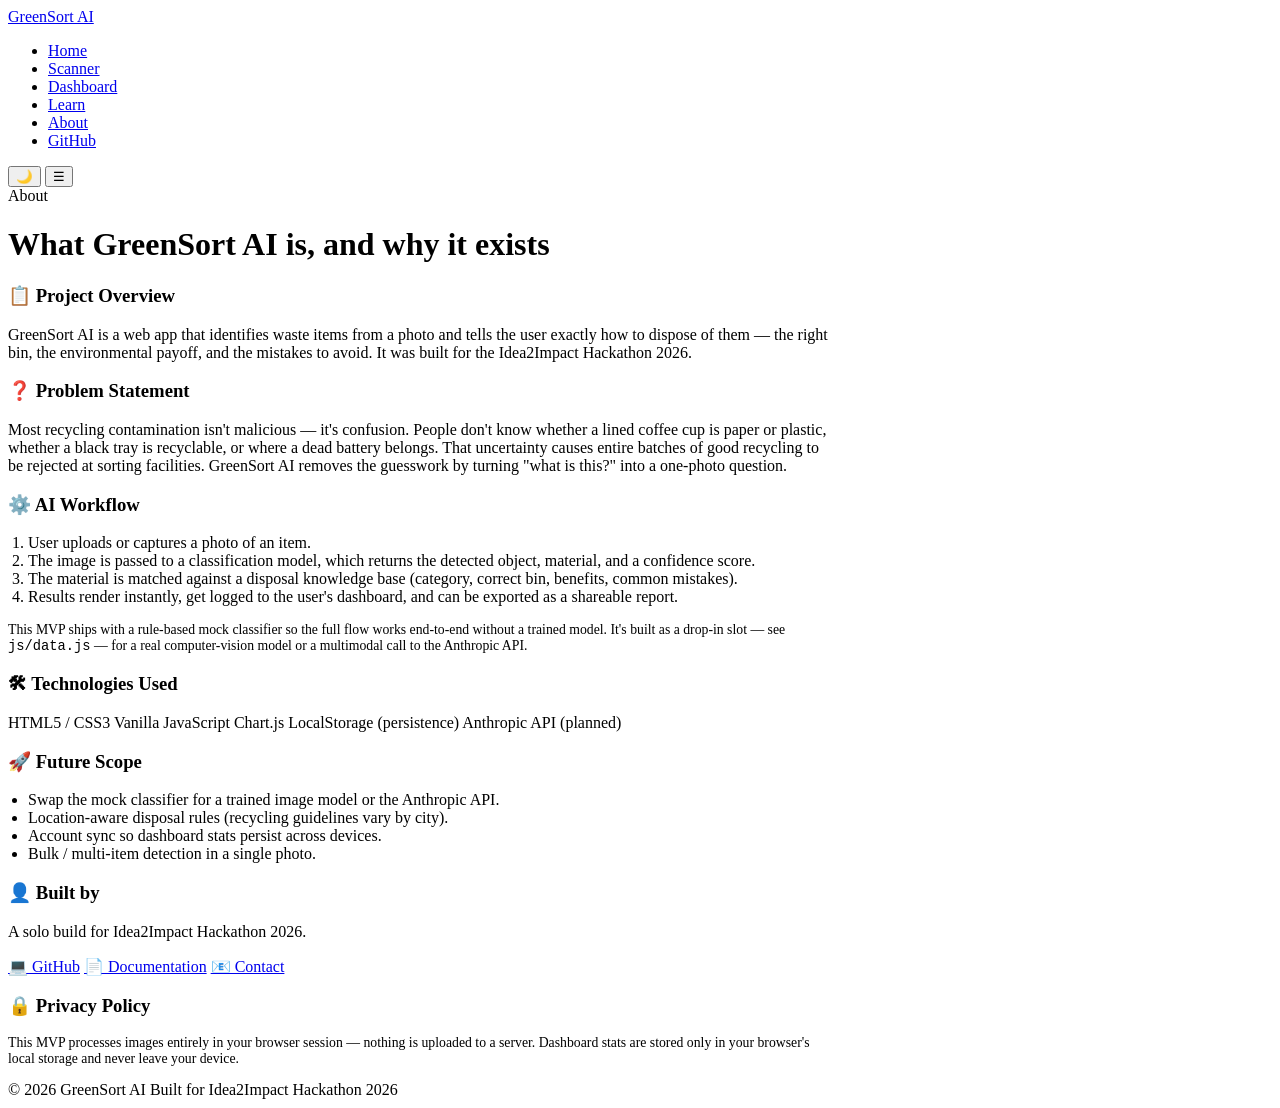
==== about.html @ caed550a "Add files via upload" ====
<!DOCTYPE html>
<html lang="en">
<head>
<meta charset="UTF-8">
<meta name="viewport" content="width=device-width, initial-scale=1.0">
<title>About — GreenSort AI</title>
<link rel="stylesheet" href="css/style.css">
</head>
<body>

<nav class="navbar">
  <div class="container">
    <a href="index.html" class="brand"><span class="dot-row"><span class="dot"></span><span class="dot"></span><span class="dot"></span></span>GreenSort AI</a>
    <ul class="nav-links" id="navLinks">
      <li><a href="index.html">Home</a></li>
      <li><a href="scanner.html">Scanner</a></li>
      <li><a href="dashboard.html">Dashboard</a></li>
      <li><a href="learn.html">Learn</a></li>
      <li><a href="about.html">About</a></li>
      <li><a href="https://github.com/pavarshasree" target="_blank" rel="noopener">GitHub</a></li>
    </ul>
    <div class="nav-actions">
      <button class="theme-toggle" id="themeToggle" aria-label="Toggle dark mode">🌙</button>
      <button class="nav-burger" id="navBurger" aria-label="Menu">☰</button>
    </div>
  </div>
</nav>

<header class="page-head">
  <div class="container">
    <span class="eyebrow">About</span>
    <h1>What GreenSort AI is, and why it exists</h1>
  </div>
</header>

<section class="section">
  <div class="container" style="max-width:820px;">

    <div class="result-block">
      <h3>📋 Project Overview</h3>
      <p>GreenSort AI is a web app that identifies waste items from a photo and tells the user exactly how to dispose of them — the right bin, the environmental payoff, and the mistakes to avoid. It was built for the Idea2Impact Hackathon 2026.</p>
    </div>

    <div class="result-block">
      <h3>❓ Problem Statement</h3>
      <p>Most recycling contamination isn't malicious — it's confusion. People don't know whether a lined coffee cup is paper or plastic, whether a black tray is recyclable, or where a dead battery belongs. That uncertainty causes entire batches of good recycling to be rejected at sorting facilities. GreenSort AI removes the guesswork by turning "what is this?" into a one-photo question.</p>
    </div>

    <div class="result-block">
      <h3>⚙️ AI Workflow</h3>
      <ol style="padding-left:20px; color:var(--text-soft);">
        <li>User uploads or captures a photo of an item.</li>
        <li>The image is passed to a classification model, which returns the detected object, material, and a confidence score.</li>
        <li>The material is matched against a disposal knowledge base (category, correct bin, benefits, common mistakes).</li>
        <li>Results render instantly, get logged to the user's dashboard, and can be exported as a shareable report.</li>
      </ol>
      <p style="margin-top:10px; font-size:.86rem;">This MVP ships with a rule-based mock classifier so the full flow works end-to-end without a trained model. It's built as a drop-in slot — see <code>js/data.js</code> — for a real computer-vision model or a multimodal call to the Anthropic API.</p>
    </div>

    <div class="result-block">
      <h3>🛠 Technologies Used</h3>
      <div class="chips">
        <span class="chip">HTML5 / CSS3</span>
        <span class="chip">Vanilla JavaScript</span>
        <span class="chip">Chart.js</span>
        <span class="chip">LocalStorage (persistence)</span>
        <span class="chip">Anthropic API (planned)</span>
      </div>
    </div>

    <div class="result-block">
      <h3>🚀 Future Scope</h3>
      <ul style="padding-left:20px; color:var(--text-soft);">
        <li>Swap the mock classifier for a trained image model or the Anthropic API.</li>
        <li>Location-aware disposal rules (recycling guidelines vary by city).</li>
        <li>Account sync so dashboard stats persist across devices.</li>
        <li>Bulk / multi-item detection in a single photo.</li>
      </ul>
    </div>

    <div class="result-block">
      <h3>👤 Built by</h3>
      <p>A solo build for Idea2Impact Hackathon 2026.</p>
      <div class="result-actions">
        <a href="https://github.com/pavarshasree" target="_blank" rel="noopener" class="btn btn-outline">💻 GitHub</a>
        <a href="https://github.com/pavarshasree/greensort-ai#readme" target="_blank" rel="noopener" class="btn btn-outline">📄 Documentation</a>
        <a href="mailto:hello@example.com" class="btn btn-outline" id="contact">📧 Contact</a>
      </div>
    </div>

    <div class="result-block" id="privacy">
      <h3>🔒 Privacy Policy</h3>
      <p style="font-size:.86rem;">This MVP processes images entirely in your browser session — nothing is uploaded to a server. Dashboard stats are stored only in your browser's local storage and never leave your device.</p>
    </div>

  </div>
</section>

<footer class="footer">
  <div class="container">
    <div class="footer-bottom">
      <span>© 2026 GreenSort AI</span>
      <span>Built for Idea2Impact Hackathon 2026</span>
    </div>
  </div>
</footer>

<script src="js/main.js"></script>
</body>
</html>
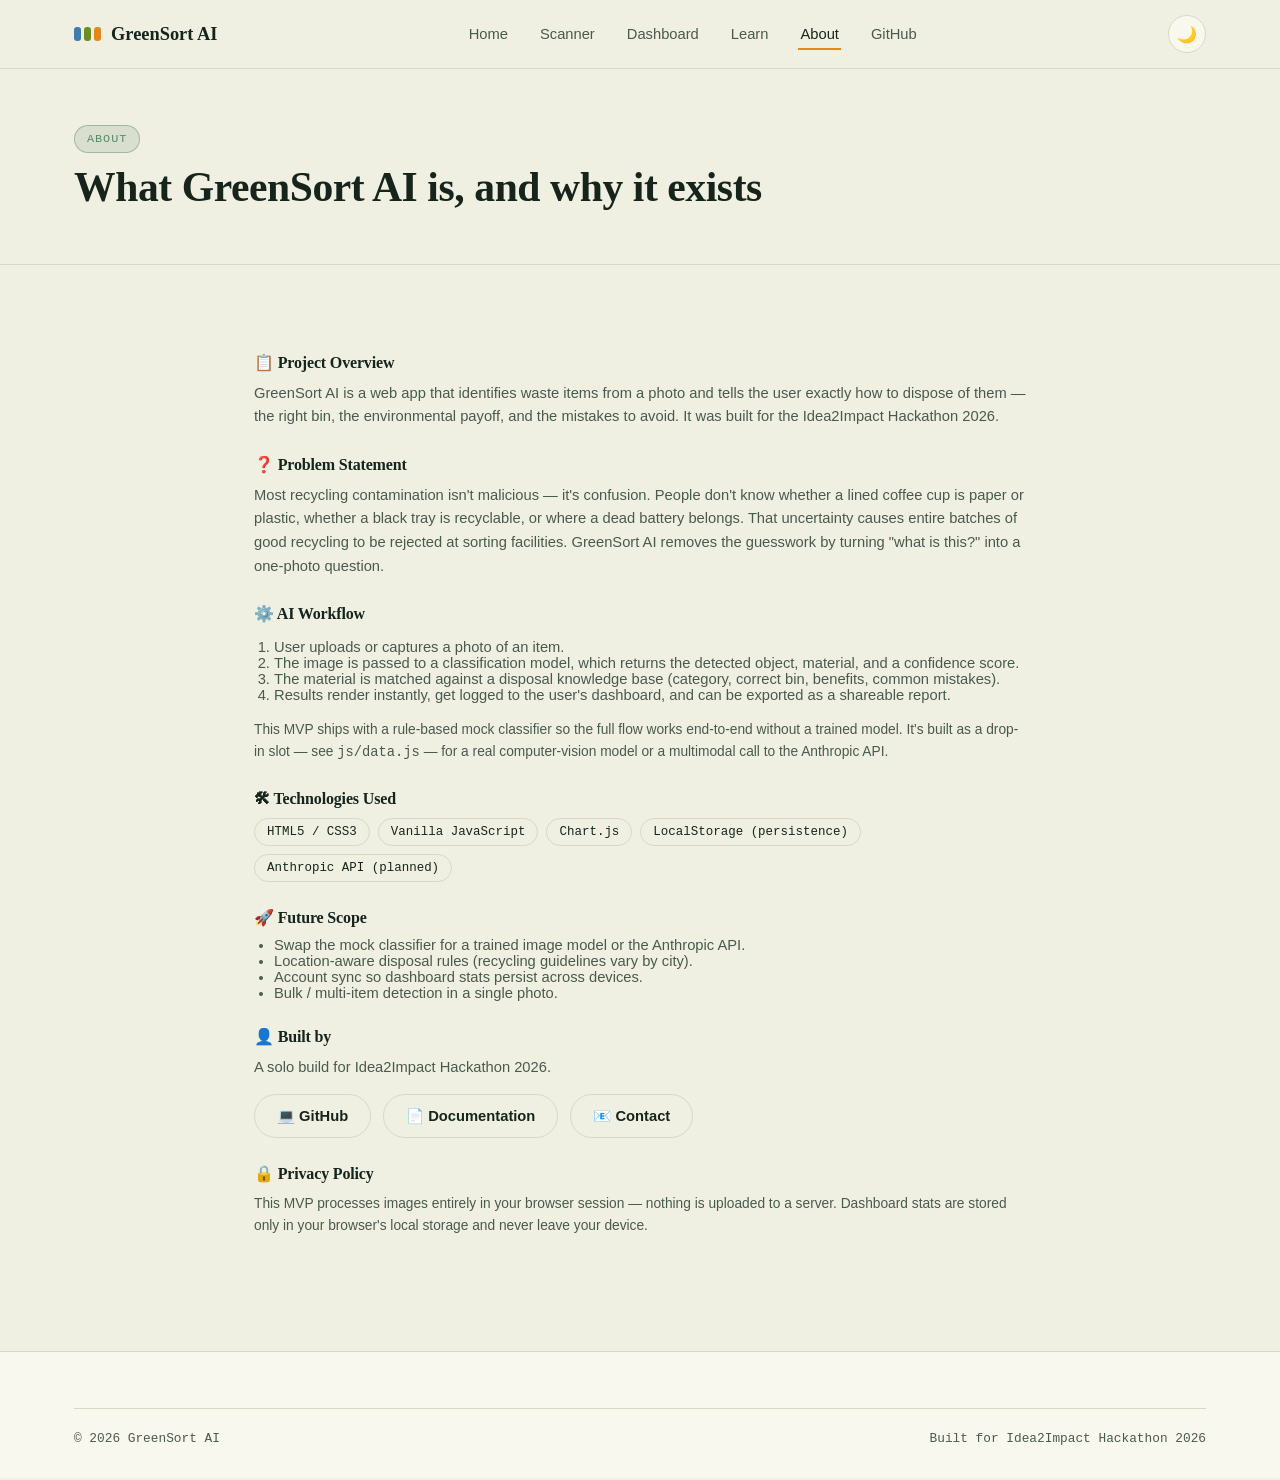
==== commit 83dec862: "Update stylesheet and script links in about.html" ====
--- a/about.html
+++ b/about.html
@@ -4,7 +4,7 @@
 <meta charset="UTF-8">
 <meta name="viewport" content="width=device-width, initial-scale=1.0">
 <title>About — GreenSort AI</title>
-<link rel="stylesheet" href="css/style.css">
+<link rel="stylesheet" href="style.css">
 </head>
 <body>
 
@@ -105,6 +105,6 @@
   </div>
 </footer>
 
-<script src="js/main.js"></script>
+<script src="main.js"></script>
 </body>
 </html>
--- a/style.css
+++ b/style.css
@@ -0,0 +1,316 @@
+/* =========================================================
+   GreenSort AI — Design System
+   Palette: deep forest / moss / sage on warm paper,
+   compost-amber CTA, material badges as the recurring
+   "sorting" signature used across nav, cards, charts.
+   Type: Fraunces (display) + IBM Plex Sans (body) + IBM Plex Mono (data)
+   ========================================================= */
+
+@import url('https://fonts.googleapis.com/css2?family=Fraunces:opsz,wght@9..144,400;9..144,500;9..144,600;9..144,700&family=IBM+Plex+Sans:wght@400;500;600;700&family=IBM+Plex+Mono:wght@400;500;600&display=swap');
+
+:root{
+  --forest:#14301F;
+  --forest-ink:#16241C;
+  --moss:#3F6B4C;
+  --moss-light:#5C8767;
+  --sage:#B9CDB0;
+  --paper:#EFF0E2;
+  --paper-raised:#F8F8EF;
+  --amber:#E2871B;
+  --amber-dark:#C36F10;
+  --line:#D8D8C6;
+
+  --plastic:#3E7CB1;
+  --paper-mat:#C9A227;
+  --glass:#2E9E8C;
+  --metal:#8A8F98;
+  --organic:#6B8E23;
+  --ewaste:#8E5FBF;
+  --hazard:#C0392B;
+
+  --bg:var(--paper);
+  --bg-raised:var(--paper-raised);
+  --text:var(--forest-ink);
+  --text-soft:#4A594E;
+  --border:var(--line);
+  --card-shadow:0 1px 2px rgba(20,48,31,.06), 0 8px 24px rgba(20,48,31,.05);
+
+  --display:'Fraunces', serif;
+  --body:'IBM Plex Sans', sans-serif;
+  --mono:'IBM Plex Mono', monospace;
+
+  --radius:14px;
+  --radius-sm:8px;
+}
+
+[data-theme="dark"]{
+  --bg:#101B14;
+  --bg-raised:#16241C;
+  --text:#E9EEE6;
+  --text-soft:#AEC0AD;
+  --border:#243A2C;
+  --paper-raised:#16241C;
+  --card-shadow:0 1px 2px rgba(0,0,0,.3), 0 8px 24px rgba(0,0,0,.35);
+}
+
+*,*::before,*::after{box-sizing:border-box;}
+html{scroll-behavior:smooth;}
+body{
+  margin:0;
+  font-family:var(--body);
+  background:var(--bg);
+  color:var(--text);
+  -webkit-font-smoothing:antialiased;
+  transition:background .25s ease,color .25s ease;
+}
+img{max-width:100%;display:block;}
+a{color:inherit;text-decoration:none;}
+h1,h2,h3,h4{font-family:var(--display);font-weight:600;margin:0 0 .5em;letter-spacing:-.01em;}
+p{line-height:1.6;color:var(--text-soft);margin:0 0 1em;}
+.mono{font-family:var(--mono);}
+.container{width:100%;max-width:1180px;margin:0 auto;padding:0 24px;}
+@media(prefers-reduced-motion:reduce){*{animation:none!important;transition:none!important;}}
+
+/* ---------- Focus ---------- */
+:focus-visible{outline:2px solid var(--amber);outline-offset:3px;border-radius:4px;}
+
+/* ---------- Navbar ---------- */
+.navbar{
+  position:sticky;top:0;z-index:100;
+  background:color-mix(in srgb, var(--bg) 88%, transparent);
+  backdrop-filter:blur(10px);
+  border-bottom:1px solid var(--border);
+}
+.navbar .container{display:flex;align-items:center;justify-content:space-between;height:68px;}
+.brand{display:flex;align-items:center;gap:10px;font-family:var(--display);font-weight:600;font-size:1.15rem;}
+.brand .dot-row{display:flex;gap:3px;}
+.brand .dot{width:7px;height:14px;border-radius:3px;}
+.brand .dot:nth-child(1){background:var(--plastic);}
+.brand .dot:nth-child(2){background:var(--organic);}
+.brand .dot:nth-child(3){background:var(--amber);}
+.nav-links{display:flex;align-items:center;gap:28px;list-style:none;margin:0;padding:0;}
+.nav-links a{font-size:.92rem;font-weight:500;color:var(--text-soft);padding:6px 2px;border-bottom:2px solid transparent;transition:.2s;}
+.nav-links a:hover,.nav-links a.active{color:var(--text);border-color:var(--amber);}
+.nav-actions{display:flex;align-items:center;gap:14px;}
+.theme-toggle{
+  width:38px;height:38px;border-radius:50%;border:1px solid var(--border);
+  background:var(--bg-raised);display:flex;align-items:center;justify-content:center;
+  cursor:pointer;font-size:1rem;
+}
+.nav-burger{display:none;background:none;border:none;font-size:1.4rem;cursor:pointer;color:var(--text);}
+@media(max-width:860px){
+  .nav-links{position:fixed;inset:68px 0 0 0;background:var(--bg);flex-direction:column;padding:28px 24px;gap:18px;transform:translateY(-110%);transition:transform .3s ease;border-top:1px solid var(--border);}
+  .nav-links.open{transform:translateY(0);}
+  .nav-burger{display:block;}
+}
+
+/* ---------- Buttons ---------- */
+.btn{
+  display:inline-flex;align-items:center;gap:8px;
+  font-family:var(--body);font-weight:600;font-size:.92rem;
+  padding:12px 22px;border-radius:999px;border:1px solid transparent;
+  cursor:pointer;transition:transform .15s ease, box-shadow .15s ease, background .15s ease;
+  white-space:nowrap;
+}
+.btn:active{transform:translateY(1px);}
+.btn-primary{background:var(--amber);color:#1A1206;}
+.btn-primary:hover{background:var(--amber-dark);box-shadow:0 6px 18px rgba(226,135,27,.35);}
+.btn-outline{background:transparent;border-color:var(--border);color:var(--text);}
+.btn-outline:hover{border-color:var(--moss);}
+.btn-ghost{background:var(--bg-raised);color:var(--text);}
+.btn-ghost:hover{background:var(--sage);color:var(--forest-ink);}
+.btn[disabled]{opacity:.45;cursor:not-allowed;}
+.btn-sm{padding:8px 16px;font-size:.82rem;}
+.btn-full{width:100%;justify-content:center;}
+.btn-danger{background:transparent;border-color:var(--hazard);color:var(--hazard);}
+
+/* ---------- Hero ---------- */
+.hero{padding:88px 0 64px;position:relative;overflow:hidden;}
+.hero .container{display:grid;grid-template-columns:1.1fr .9fr;gap:56px;align-items:center;}
+.eyebrow{
+  display:inline-flex;align-items:center;gap:8px;
+  font-family:var(--mono);font-size:.74rem;letter-spacing:.08em;text-transform:uppercase;
+  color:var(--moss-light);background:color-mix(in srgb, var(--moss) 12%, transparent);
+  border:1px solid color-mix(in srgb, var(--moss) 35%, transparent);
+  padding:6px 12px;border-radius:999px;margin-bottom:18px;
+}
+.hero h1{font-size:clamp(2.4rem,4.6vw,3.6rem);line-height:1.05;max-width:12ch;}
+.hero .lede{font-size:1.08rem;max-width:46ch;}
+.hero-actions{display:flex;gap:14px;flex-wrap:wrap;margin-top:28px;}
+.hero-note{margin-top:18px;font-size:.82rem;color:var(--text-soft);font-family:var(--mono);}
+
+/* Signature: sorting bins visual */
+.bin-stack{position:relative;height:420px;}
+.bin{
+  position:absolute;bottom:0;width:64px;border-radius:10px 10px 4px 4px;
+  display:flex;flex-direction:column;align-items:center;justify-content:flex-end;
+  padding-bottom:10px;box-shadow:var(--card-shadow);
+  font-family:var(--mono);font-size:.68rem;color:#fff;
+}
+.bin span{writing-mode:vertical-rl;opacity:.85;}
+.bin::before{content:'';position:absolute;top:-10px;left:-6px;right:-6px;height:12px;border-radius:4px;background:inherit;filter:brightness(.85);}
+.bin.b1{left:0;height:220px;background:var(--plastic);}
+.bin.b2{left:82px;height:280px;background:var(--paper-mat);}
+.bin.b3{left:164px;height:190px;background:var(--glass);}
+.bin.b4{left:246px;height:250px;background:var(--organic);}
+.bin.b5{left:328px;height:160px;background:var(--metal);}
+.falling{position:absolute;width:22px;height:22px;border-radius:5px;background:var(--amber);animation:fall 2.4s ease-in infinite;}
+@keyframes fall{0%{transform:translateY(-40px) rotate(0deg);opacity:0;}10%{opacity:1;}100%{transform:translateY(300px) rotate(80deg);opacity:0;}}
+
+/* ---------- Impact Stats ---------- */
+.stats{padding:48px 0;border-top:1px solid var(--border);border-bottom:1px solid var(--border);background:var(--bg-raised);}
+.stats-grid{display:grid;grid-template-columns:repeat(4,1fr);gap:24px;}
+.stat{text-align:left;}
+.stat .num{font-family:var(--display);font-size:2.4rem;font-weight:600;color:var(--moss);}
+.stat .label{font-family:var(--mono);font-size:.78rem;color:var(--text-soft);text-transform:uppercase;letter-spacing:.05em;}
+@media(max-width:760px){.stats-grid{grid-template-columns:repeat(2,1fr);}}
+
+/* ---------- Sections ---------- */
+.section{padding:88px 0;}
+.section-head{max-width:640px;margin-bottom:48px;}
+.section-head .eyebrow{margin-bottom:14px;}
+.section-head h2{font-size:clamp(1.8rem,3vw,2.4rem);}
+
+/* Features */
+.feature-grid{display:grid;grid-template-columns:repeat(3,1fr);gap:20px;}
+.feature-card{
+  background:var(--bg-raised);border:1px solid var(--border);border-radius:var(--radius);
+  padding:28px;box-shadow:var(--card-shadow);
+}
+.feature-card .icon{width:42px;height:42px;border-radius:10px;display:flex;align-items:center;justify-content:center;font-size:1.3rem;margin-bottom:16px;}
+.feature-card h3{font-size:1.05rem;margin-bottom:8px;}
+.feature-card p{font-size:.92rem;margin:0;}
+@media(max-width:860px){.feature-grid{grid-template-columns:1fr;}}
+
+/* How it works — steps */
+.steps{display:grid;grid-template-columns:repeat(4,1fr);gap:0;position:relative;}
+.step{position:relative;padding:0 20px 0 0;}
+.step .num{font-family:var(--mono);font-size:.78rem;color:var(--amber);margin-bottom:10px;display:block;}
+.step h3{font-size:1rem;margin-bottom:6px;}
+.step p{font-size:.88rem;}
+.step:not(:last-child)::after{content:'';position:absolute;top:8px;right:0;width:calc(100% - 20px);border-top:1px dashed var(--border);}
+@media(max-width:860px){.steps{grid-template-columns:1fr;gap:28px;}.step:not(:last-child)::after{display:none;}}
+
+/* About mini */
+.about-mini{display:grid;grid-template-columns:1fr 1fr;gap:56px;align-items:center;}
+.about-mini .badges{display:flex;flex-wrap:wrap;gap:8px;margin-top:18px;}
+.badge{
+  font-family:var(--mono);font-size:.74rem;padding:6px 12px;border-radius:999px;
+  border:1px solid var(--border);color:var(--text-soft);
+}
+@media(max-width:860px){.about-mini{grid-template-columns:1fr;}}
+
+/* ---------- Footer ---------- */
+.footer{border-top:1px solid var(--border);padding:56px 0 32px;background:var(--bg-raised);}
+.footer-grid{display:grid;grid-template-columns:1.4fr 1fr 1fr 1fr;gap:40px;margin-bottom:40px;}
+.footer h4{font-size:.82rem;text-transform:uppercase;letter-spacing:.06em;font-family:var(--mono);color:var(--text-soft);margin-bottom:14px;}
+.footer ul{list-style:none;margin:0;padding:0;display:flex;flex-direction:column;gap:10px;}
+.footer a{font-size:.9rem;color:var(--text-soft);}
+.footer a:hover{color:var(--amber);}
+.footer-bottom{border-top:1px solid var(--border);padding-top:22px;display:flex;justify-content:space-between;flex-wrap:wrap;gap:10px;font-size:.8rem;color:var(--text-soft);font-family:var(--mono);}
+@media(max-width:860px){.footer-grid{grid-template-columns:1fr 1fr;}}
+
+/* ---------- Generic page header ---------- */
+.page-head{padding:56px 0 32px;border-bottom:1px solid var(--border);}
+.page-head .eyebrow{margin-bottom:10px;}
+.page-head h1{font-size:clamp(1.9rem,3.4vw,2.6rem);}
+
+/* ---------- Scanner page ---------- */
+.scanner-wrap{padding:56px 0 96px;}
+.dropzone{
+  border:2px dashed var(--border);border-radius:var(--radius);
+  background:var(--bg-raised);padding:64px 24px;text-align:center;cursor:pointer;
+  transition:.2s;
+}
+.dropzone.drag{border-color:var(--amber);background:color-mix(in srgb, var(--amber) 8%, var(--bg-raised));}
+.dropzone .dz-icon{font-size:2.6rem;margin-bottom:12px;}
+.dropzone h3{margin-bottom:6px;}
+.dropzone .dz-meta{font-family:var(--mono);font-size:.76rem;color:var(--text-soft);margin-top:14px;}
+.dz-actions{display:flex;gap:12px;justify-content:center;margin-top:22px;flex-wrap:wrap;}
+#fileInput,#cameraInput{display:none;}
+
+.preview-card{
+  background:var(--bg-raised);border:1px solid var(--border);border-radius:var(--radius);
+  padding:20px;margin-top:26px;display:none;
+}
+.preview-card.show{display:block;}
+.preview-card img{border-radius:var(--radius-sm);max-height:340px;width:100%;object-fit:contain;background:#00000010;}
+.preview-meta{display:flex;justify-content:space-between;align-items:center;margin-top:14px;font-family:var(--mono);font-size:.78rem;color:var(--text-soft);}
+.preview-actions{display:flex;gap:12px;margin-top:18px;flex-wrap:wrap;}
+
+.analyzing{display:none;text-align:center;padding:36px 0;font-family:var(--mono);color:var(--text-soft);}
+.analyzing.show{display:block;}
+.scan-bar{width:100%;height:6px;border-radius:99px;background:var(--border);overflow:hidden;margin-top:16px;}
+.scan-bar > div{height:100%;width:0;background:var(--amber);transition:width .25s ease;}
+
+/* ---------- Results page ---------- */
+.results-grid{display:grid;grid-template-columns:1fr 1.15fr;gap:32px;padding:48px 0 96px;align-items:start;}
+.result-panel{background:var(--bg-raised);border:1px solid var(--border);border-radius:var(--radius);padding:24px;box-shadow:var(--card-shadow);}
+.result-panel img{border-radius:var(--radius-sm);width:100%;max-height:280px;object-fit:contain;background:#00000010;margin-bottom:18px;}
+.kv-list{display:flex;flex-direction:column;gap:0;}
+.kv-row{display:flex;justify-content:space-between;align-items:center;padding:12px 0;border-bottom:1px solid var(--border);}
+.kv-row:last-child{border-bottom:none;}
+.kv-row .k{font-size:.86rem;color:var(--text-soft);}
+.kv-row .v{font-weight:600;font-size:.92rem;text-align:right;}
+.material-pill{display:inline-flex;align-items:center;gap:6px;padding:5px 12px;border-radius:999px;color:#fff;font-size:.8rem;font-weight:600;}
+.confidence-bar{width:120px;height:6px;border-radius:99px;background:var(--border);overflow:hidden;}
+.confidence-bar > div{height:100%;background:var(--moss);}
+.bin-swatch{width:16px;height:16px;border-radius:4px;display:inline-block;vertical-align:-3px;margin-right:6px;}
+
+.result-block{margin-bottom:26px;}
+.result-block h3{font-size:1rem;display:flex;align-items:center;gap:8px;margin-bottom:10px;}
+.result-block p, .result-block li{font-size:.92rem;}
+.result-block ul{margin:0;padding-left:20px;}
+.tip-list li{margin-bottom:6px;}
+.chips{display:flex;flex-wrap:wrap;gap:8px;}
+.chip{font-family:var(--mono);font-size:.78rem;padding:6px 12px;border-radius:999px;background:var(--bg);border:1px solid var(--border);}
+.result-actions{display:flex;gap:12px;flex-wrap:wrap;margin-top:8px;}
+@media(max-width:920px){.results-grid{grid-template-columns:1fr;}}
+
+/* ---------- Dashboard ---------- */
+.dash-cards{display:grid;grid-template-columns:repeat(5,1fr);gap:16px;padding:40px 0 8px;}
+.dash-card{background:var(--bg-raised);border:1px solid var(--border);border-radius:var(--radius);padding:20px;}
+.dash-card .label{font-family:var(--mono);font-size:.72rem;color:var(--text-soft);text-transform:uppercase;letter-spacing:.05em;}
+.dash-card .value{font-family:var(--display);font-size:1.7rem;margin-top:6px;}
+.dash-card .delta{font-size:.78rem;color:var(--moss);font-family:var(--mono);margin-top:4px;}
+@media(max-width:960px){.dash-cards{grid-template-columns:repeat(2,1fr);}}
+
+.dash-charts{display:grid;grid-template-columns:1.2fr .8fr;gap:20px;padding:24px 0 96px;}
+.chart-card{background:var(--bg-raised);border:1px solid var(--border);border-radius:var(--radius);padding:24px;}
+.chart-card h3{font-size:1rem;margin-bottom:16px;}
+.chart-card.wide{grid-column:1/-1;}
+@media(max-width:960px){.dash-charts{grid-template-columns:1fr;}}
+.dash-toolbar{display:flex;justify-content:space-between;align-items:center;flex-wrap:wrap;gap:14px;padding-top:32px;}
+
+/* ---------- Learn / About cards ---------- */
+.cat-grid{display:grid;grid-template-columns:repeat(3,1fr);gap:20px;}
+.cat-card{background:var(--bg-raised);border:1px solid var(--border);border-radius:var(--radius);padding:24px;border-top:4px solid var(--moss);}
+.cat-card h3{font-size:1.05rem;margin-bottom:8px;}
+.cat-card p{font-size:.88rem;}
+@media(max-width:860px){.cat-grid{grid-template-columns:1fr 1fr;}}
+@media(max-width:600px){.cat-grid{grid-template-columns:1fr;}}
+
+/* ---------- Chat assistant ---------- */
+.chat-wrap{display:grid;grid-template-columns:.7fr 2fr;gap:24px;padding:40px 0 96px;}
+.suggested h4{font-family:var(--mono);font-size:.76rem;text-transform:uppercase;letter-spacing:.05em;color:var(--text-soft);margin-bottom:12px;}
+.suggested-list{display:flex;flex-direction:column;gap:10px;}
+.suggested-list button{
+  text-align:left;background:var(--bg-raised);border:1px solid var(--border);border-radius:var(--radius-sm);
+  padding:12px 14px;font-size:.86rem;cursor:pointer;color:var(--text);
+}
+.suggested-list button:hover{border-color:var(--moss);}
+.chat-panel{background:var(--bg-raised);border:1px solid var(--border);border-radius:var(--radius);display:flex;flex-direction:column;height:560px;}
+.chat-log{flex:1;overflow-y:auto;padding:22px;display:flex;flex-direction:column;gap:14px;}
+.msg{max-width:78%;padding:12px 16px;border-radius:14px;font-size:.9rem;line-height:1.5;}
+.msg.bot{background:var(--bg);border:1px solid var(--border);align-self:flex-start;border-bottom-left-radius:4px;}
+.msg.user{background:var(--moss);color:#fff;align-self:flex-end;border-bottom-right-radius:4px;}
+.chat-input-row{display:flex;gap:10px;padding:16px;border-top:1px solid var(--border);}
+.chat-input-row input{flex:1;padding:12px 14px;border-radius:999px;border:1px solid var(--border);background:var(--bg);color:var(--text);font-family:var(--body);}
+@media(max-width:860px){.chat-wrap{grid-template-columns:1fr;}}
+
+/* utility */
+.text-center{text-align:center;}
+.mt-0{margin-top:0;}
+.flex{display:flex;}
+.gap-8{gap:8px;}
+.hidden{display:none!important;}
